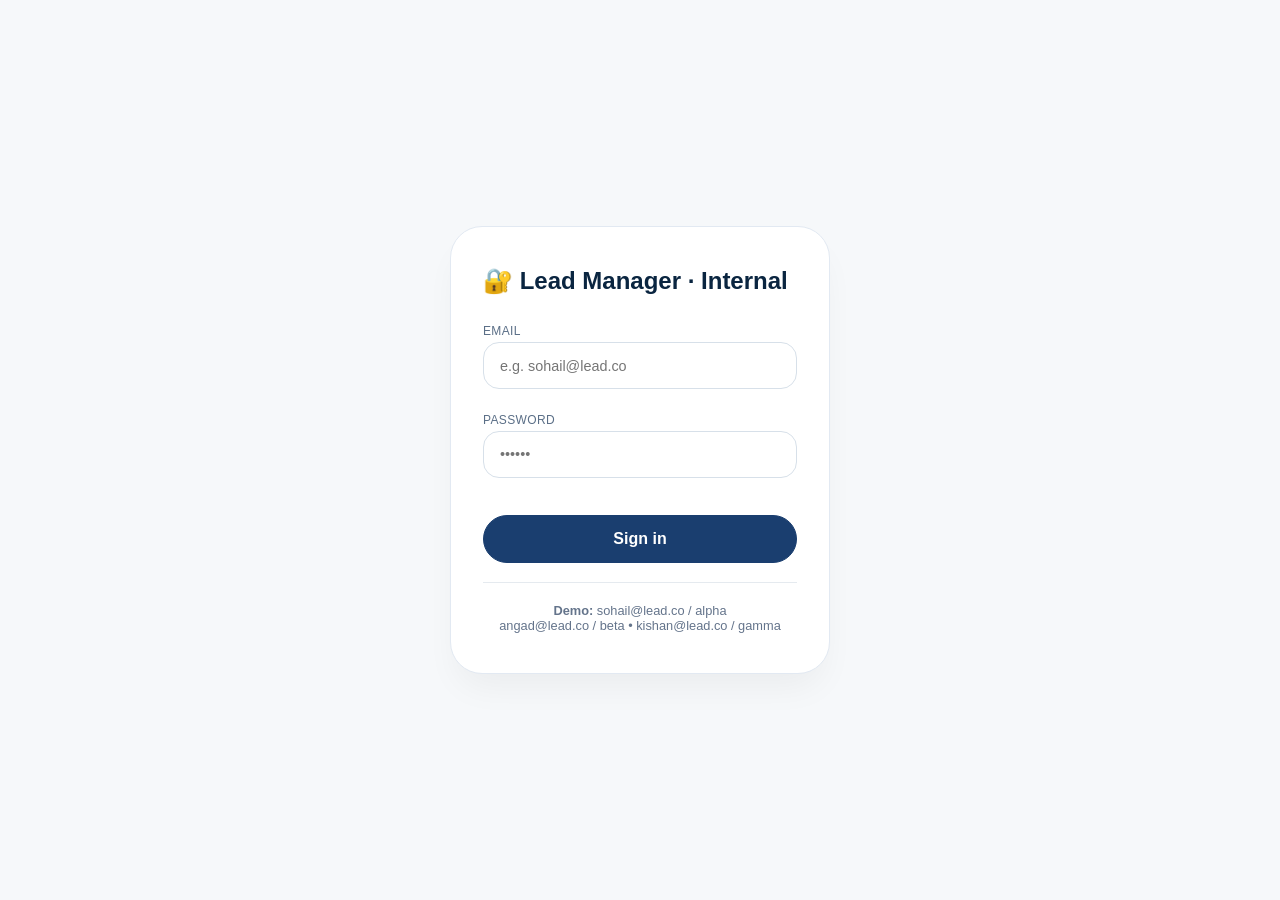
==== index.html @ 5e361b2a "Add files via upload" ====
<!DOCTYPE html>
<html lang="en">
<head>
    <meta charset="UTF-8">
    <meta name="viewport" content="width=device-width, initial-scale=1.0">
    <title>Lead Manager · Login</title>
    <link rel="stylesheet" href="style.css">
</head>
<body class="login-body">
    <div class="login-container">
        <h2>🔐 Lead Manager · Internal</h2>
        <div id="login-error" class="error-msg" style="display: none;">Invalid credentials</div>
        <div class="login-form">
            <div class="form-group">
                <label>Email</label>
                <input type="email" id="login-email" placeholder="e.g. sohail@lead.co" autocomplete="off">
            </div>
            <div class="form-group">
                <label>Password</label>
                <input type="password" id="login-password" placeholder="••••••">
            </div>
            <button class="login-btn" id="login-btn">Sign in</button>
        </div>
        <hr>
        <div class="demo-hint">
            <strong>Demo:</strong> sohail@lead.co / alpha<br>angad@lead.co / beta • kishan@lead.co / gamma
        </div>
    </div>

    <script src="script.js"></script>
</body>
</html>
---- style.css ----
* {
    margin: 0;
    padding: 0;
    box-sizing: border-box;
    font-family: 'Inter', -apple-system, BlinkMacSystemFont, 'Segoe UI', Roboto, Helvetica, Arial, sans-serif;
}

/* Login Page */
.login-body {
    background: #f6f8fa;
    min-height: 100vh;
    display: flex;
    align-items: center;
    justify-content: center;
    padding: 1.5rem;
}

.login-container {
    max-width: 380px;
    width: 100%;
    background: white;
    border-radius: 32px;
    padding: 2.5rem 2rem;
    box-shadow: 0 20px 35px -8px rgba(0,0,0,0.05);
    border: 1px solid #e2e9f2;
}

.login-container h2 {
    font-size: 1.5rem;
    font-weight: 600;
    margin-bottom: 1.8rem;
    color: #0a2540;
}

.login-form .form-group {
    margin-bottom: 1.5rem;
}

.form-group label {
    font-size: 0.75rem;
    text-transform: uppercase;
    letter-spacing: 0.03em;
    color: #5b6f87;
    margin-bottom: 0.25rem;
    font-weight: 500;
    display: block;
}

.form-group input,
.form-group select {
    width: 100%;
    padding: 0.9rem 1rem;
    border-radius: 16px;
    border: 1px solid #d7e0e9;
    font-size: 0.9rem;
    background: white;
    transition: 0.15s;
}

.form-group input:focus,
.form-group select:focus {
    outline: none;
    border-color: #3b7cff;
    box-shadow: 0 0 0 3px rgba(59,124,255,0.15);
}

.login-btn {
    width: 100%;
    padding: 0.9rem;
    background: #1a3e6f;
    color: white;
    border: none;
    border-radius: 40px;
    font-weight: 600;
    font-size: 1rem;
    cursor: pointer;
    margin-top: 0.8rem;
    border: 1px solid #1a3e6f;
    transition: background 0.15s;
}

.login-btn:hover {
    background: #0f2c4f;
}

.error-msg {
    color: #c2414a;
    background: #fff0f0;
    padding: 0.7rem;
    border-radius: 20px;
    font-size: 0.85rem;
    text-align: center;
    margin-bottom: 1rem;
}

.demo-hint {
    font-size:0.8rem; 
    color:#64748b; 
    text-align:center;
    margin-top: 1rem;
}

hr {
    border: none;
    border-top: 1px solid #e5eaef;
    margin: 1.2rem 0;
}

/* Dashboard */
body:not(.login-body) {
    background: #f6f8fa;
    color: #1e293b;
    line-height: 1.5;
    min-height: 100vh;
    display: flex;
    align-items: flex-start;
    justify-content: center;
    padding: 1.5rem;
}

.app-container {
    max-width: 1400px;
    width: 100%;
    background: white;
    border-radius: 20px;
    box-shadow: 0 10px 30px -10px rgba(0,0,0,0.08);
    overflow: hidden;
}

.top-bar {
    display: flex;
    align-items: center;
    justify-content: space-between;
    padding: 1rem 2rem;
    background: white;
    border-bottom: 1px solid #e9edf2;
}

.logo {
    font-weight: 600;
    font-size: 1.2rem;
    letter-spacing: -0.02em;
    color: #0a2540;
}

.user-badge {
    display: flex;
    align-items: center;
    gap: 1.5rem;
}

.user-email {
    font-size: 0.9rem;
    color: #5b6f87;
}

.logout-btn {
    background: none;
    border: 1px solid #d0d9e3;
    padding: 0.4rem 1rem;
    border-radius: 40px;
    font-size: 0.85rem;
    font-weight: 500;
    color: #3e5a76;
    cursor: pointer;
    transition: all 0.1s;
}

.logout-btn:hover {
    background: #f1f4f9;
    border-color: #b1c2d6;
}

.content {
    padding: 2rem;
}

.content h2 {
    font-size: 1.5rem;
    font-weight: 600;
    margin-bottom: 1.5rem;
    color: #0a2540;
}

.lead-form {
    background: #f9fbfd;
    border-radius: 16px;
    padding: 1.5rem 2rem;
    margin-bottom: 2.5rem;
    border: 1px solid #e9edf2;
    display: flex;
    flex-wrap: wrap;
    align-items: flex-end;
    gap: 1rem;
}

.lead-form .form-group {
    display: flex;
    flex-direction: column;
    min-width: 140px;
    flex: 1 0 140px;
}

.lead-form .form-group label {
    font-size: 0.75rem;
    text-transform: uppercase;
    letter-spacing: 0.03em;
    color: #5b6f87;
    margin-bottom: 0.25rem;
    font-weight: 500;
}

.lead-form .form-group input,
.lead-form .form-group select {
    padding: 0.6rem 0.8rem;
    border: 1px solid #d4dee9;
    border-radius: 12px;
    font-size: 0.9rem;
    background: white;
}

.btn-primary {
    background: #1a3e6f;
    color: white;
    border: none;
    padding: 0.65rem 2rem;
    border-radius: 40px;
    font-weight: 500;
    font-size: 0.9rem;
    cursor: pointer;
    white-space: nowrap;
    margin-left: auto;
    border: 1px solid #1a3e6f;
    transition: background 0.15s;
}

.btn-primary:hover {
    background: #0f2c4f;
}

.table-wrapper {
    overflow-x: auto;
    border-radius: 18px;
    border: 1px solid #eef2f6;
    background: white;
}

table {
    width: 100%;
    border-collapse: collapse;
    min-width: 900px;
    font-size: 0.9rem;
}

th {
    text-align: left;
    padding: 1rem 1.2rem;
    background: #f8fafd;
    font-weight: 600;
    color: #2d425b;
    border-bottom: 1px solid #dde3ea;
    white-space: nowrap;
}

td {
    padding: 1rem 1.2rem;
    border-bottom: 1px solid #eef2f6;
    vertical-align: middle;
    background: white;
}

tr:last-child td {
    border-bottom: none;
}

.status-select {
    padding: 0.4rem 0.6rem;
    border-radius: 30px;
    border: 1px solid #cbd5e1;
    background: white;
    font-size: 0.8rem;
    font-weight: 500;
    color: #1e2f44;
    cursor: pointer;
    width: 140px;
}

.status-select:focus {
    border-color: #3b7cff;
}

.note-input {
    width: 100%;
    border: 1px solid #dae2ec;
    border-radius: 30px;
    padding: 0.4rem 0.8rem;
    font-size: 0.9rem;
}

.note-input:focus {
    outline: none;
    border-color: #3b7cff;
}

.call-btn {
    display: inline-flex;
    align-items: center;
    gap: 0.4rem;
    background: #eef3fa;
    color: #1f3a68;
    padding: 0.4rem 1rem;
    border-radius: 40px;
    text-decoration: none;
    font-size: 0.8rem;
    font-weight: 500;
    border: 1px solid #cbd6e4;
    transition: background 0.15s;
}

.call-btn:hover {
    background: #dfe7f2;
    border-color: #9bb0cc;
}

.empty-row td {
    padding: 3rem;
    text-align: center;
    color: #7c8ba0;
    font-style: italic;
}

/* Add this to existing style.css */

.delete-btn {
    display: inline-flex;
    align-items: center;
    gap: 0.4rem;
    background: #fee8e8;
    color: #b91c1c;
    padding: 0.4rem 1rem;
    border-radius: 40px;
    text-decoration: none;
    font-size: 0.8rem;
    font-weight: 500;
    border: 1px solid #f5c2c2;
    transition: background 0.15s;
    cursor: pointer;
    margin-left: 0.5rem;
}

.delete-btn:hover {
    background: #fcd5d5;
    border-color: #e5a5a5;
}

.action-cell {
    display: flex;
    gap: 0.5rem;
    align-items: center;
    flex-wrap: wrap;
}

/* Add these styles to existing style.css */

/* Summary Cards */
.summary-cards {
    display: flex;
    gap: 1.5rem;
    margin-bottom: 2rem;
    flex-wrap: wrap;
}

.summary-card {
    background: linear-gradient(135deg, #667eea 0%, #764ba2 100%);
    color: white;
    padding: 1.5rem 2rem;
    border-radius: 16px;
    flex: 1;
    min-width: 200px;
    box-shadow: 0 10px 20px rgba(102, 126, 234, 0.2);
}

.summary-card.leads {
    background: linear-gradient(135deg, #667eea 0%, #764ba2 100%);
}

.summary-card.budget {
    background: linear-gradient(135deg, #f093fb 0%, #f5576c 100%);
}

.summary-card h3 {
    font-size: 0.9rem;
    text-transform: uppercase;
    letter-spacing: 1px;
    opacity: 0.9;
    margin-bottom: 0.5rem;
}

.summary-card .number {
    font-size: 2.5rem;
    font-weight: 700;
    line-height: 1.2;
}

.summary-card .label {
    font-size: 0.9rem;
    opacity: 0.8;
    margin-top: 0.25rem;
}

/* Budget Input */
.budget-input {
    width: 120px;
    padding: 0.4rem 0.8rem;
    border: 1px solid #d4dee9;
    border-radius: 12px;
    font-size: 0.9rem;
    background: white;
}

.budget-input:focus {
    outline: none;
    border-color: #3b7cff;
    box-shadow: 0 0 0 3px rgba(59,124,255,0.15);
}

/* Currency Symbol */
.currency {
    font-size: 1rem;
    margin-right: 2px;
    color: #2d425b;
}

/* Pages Badge */
.pages-badge {
    display: inline-flex;
    align-items: center;
    gap: 0.3rem;
    background: #e8f0fe;
    color: #1a3e6f;
    padding: 0.2rem 0.8rem;
    border-radius: 30px;
    font-size: 0.8rem;
    font-weight: 500;
}

/* Requirements Text */
.requirements-text {
    max-width: 200px;
    font-size: 0.85rem;
    color: #2d425b;
    background: #f8fafd;
    padding: 0.3rem 0.8rem;
    border-radius: 30px;
    border: 1px solid #e2e8f0;
}

/* Table cell adjustments */
td .budget-display {
    font-weight: 600;
    color: #0f2c4f;
}
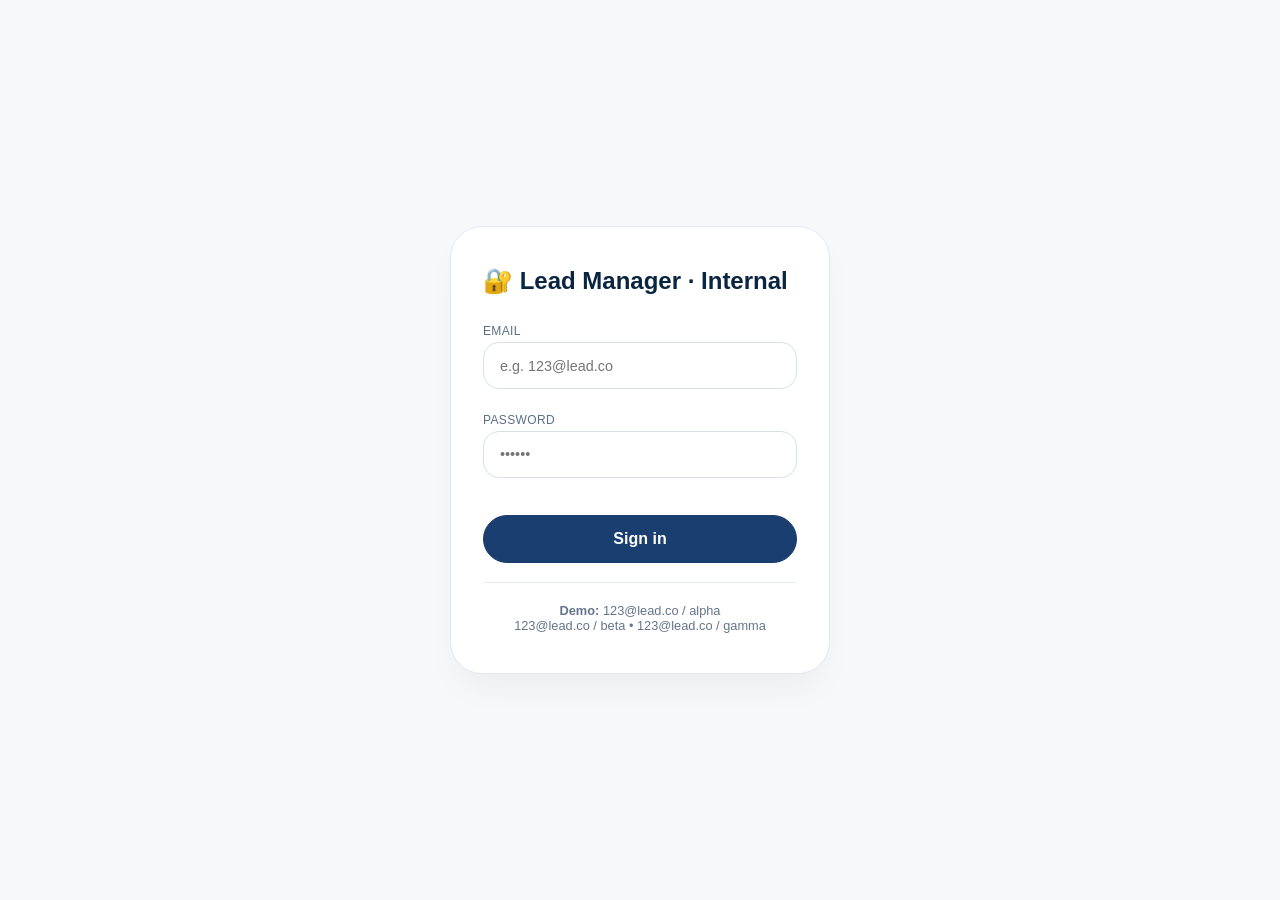
==== commit d9684704: "Update index.html" ====
--- a/index.html
+++ b/index.html
@@ -13,7 +13,7 @@
         <div class="login-form">
             <div class="form-group">
                 <label>Email</label>
-                <input type="email" id="login-email" placeholder="e.g. sohail@lead.co" autocomplete="off">
+                <input type="email" id="login-email" placeholder="e.g. 123@lead.co" autocomplete="off">
             </div>
             <div class="form-group">
                 <label>Password</label>
@@ -23,10 +23,10 @@
         </div>
         <hr>
         <div class="demo-hint">
-            <strong>Demo:</strong> sohail@lead.co / alpha<br>angad@lead.co / beta • kishan@lead.co / gamma
+            <strong>Demo:</strong> 123@lead.co / alpha<br>123@lead.co / beta • 123@lead.co / gamma
         </div>
     </div>
 
     <script src="script.js"></script>
 </body>
-</html>+</html>
